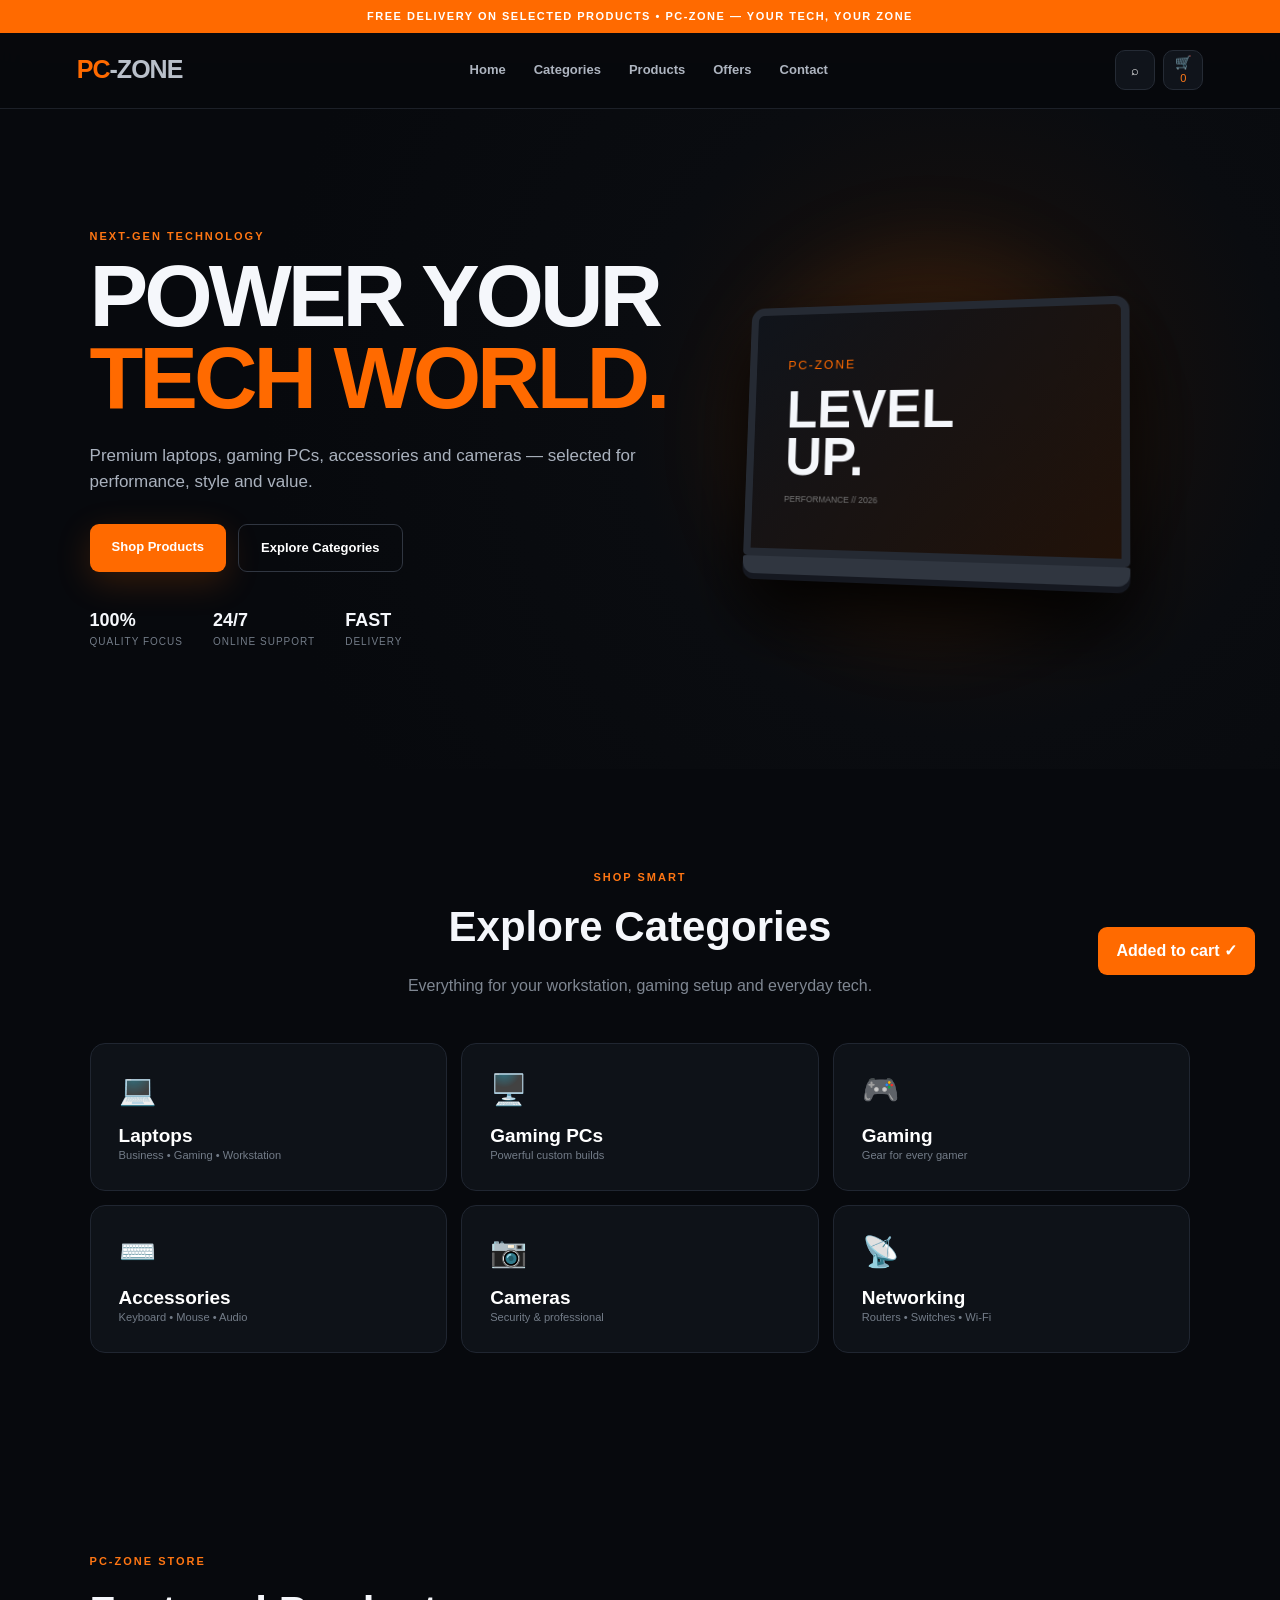
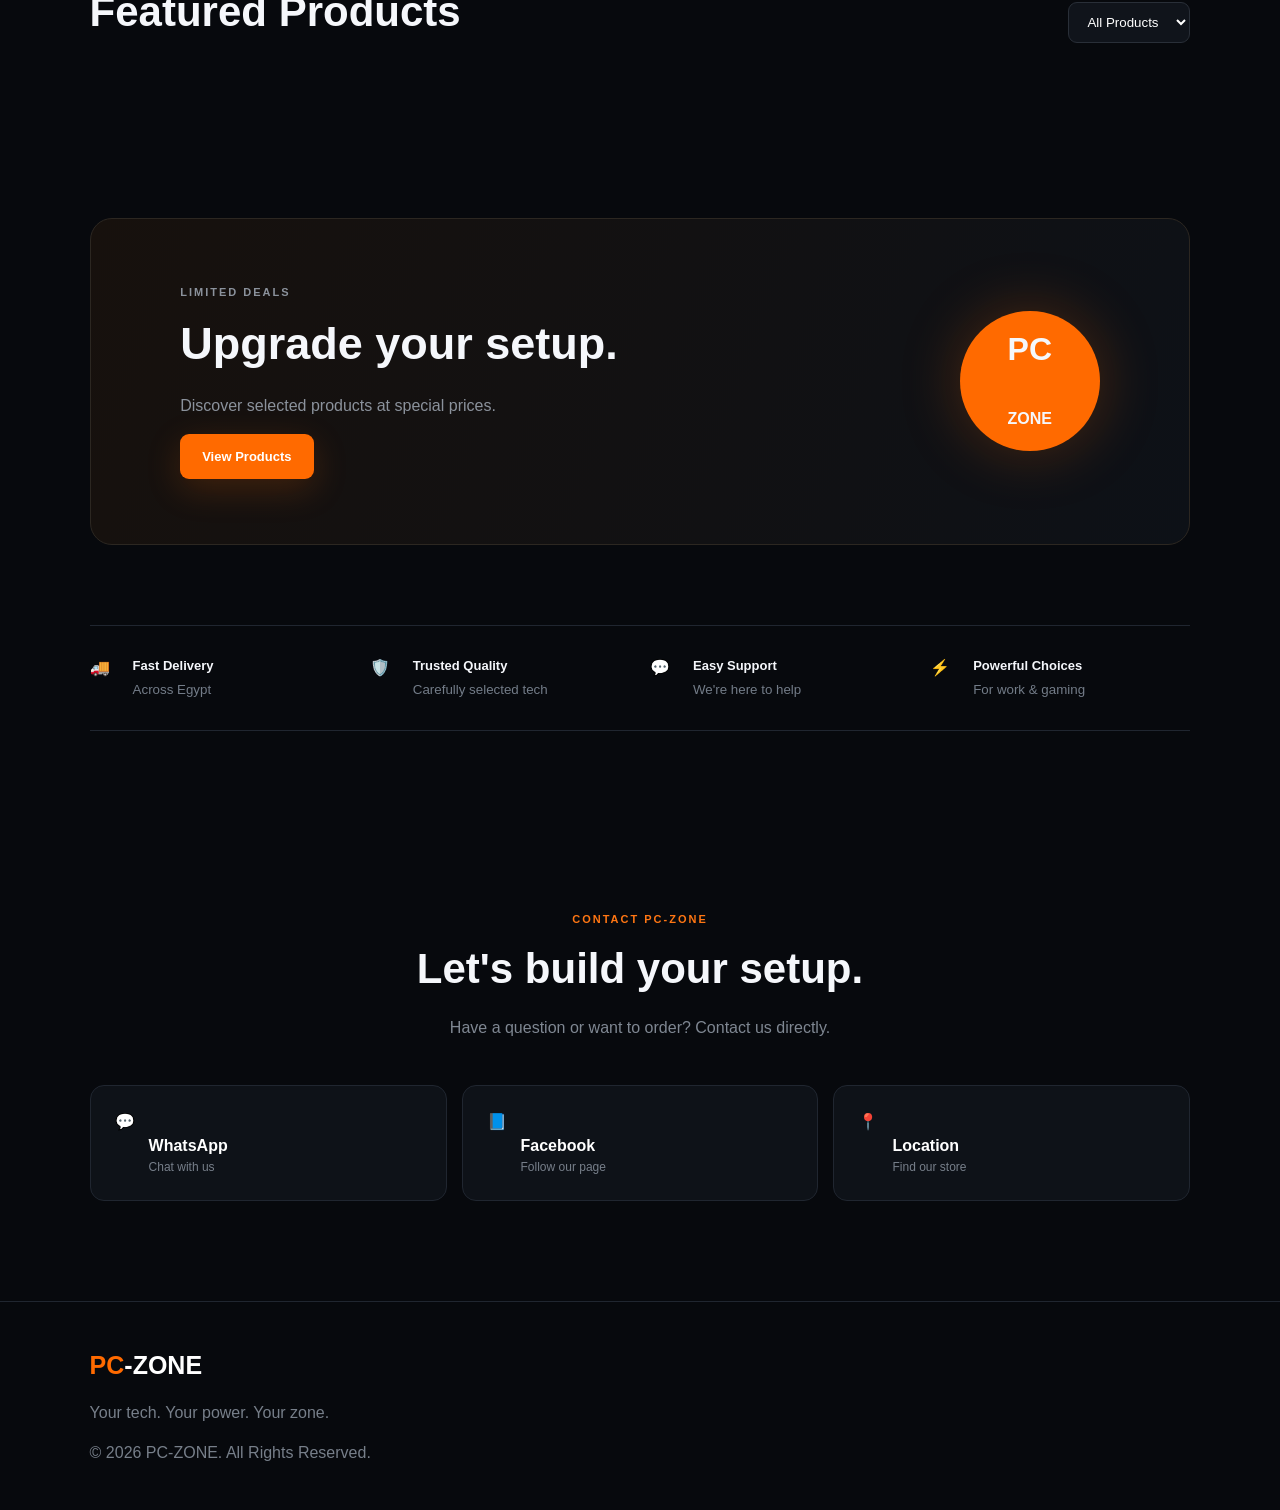
==== index.html @ 79c31dd7 "Add files via upload" ====
<!DOCTYPE html>
<html lang="en">
<head>
<meta charset="UTF-8">
<meta name="viewport" content="width=device-width, initial-scale=1.0">
<title>PC-ZONE | Premium Technology Store</title>
<meta name="description" content="PC-ZONE - Laptops, PCs, Gaming, Accessories and Cameras">
<link rel="stylesheet" href="style.css">
</head>
<body>
<div class="topbar">FREE DELIVERY ON SELECTED PRODUCTS • PC-ZONE — YOUR TECH, YOUR ZONE</div>

<header>
  <a class="logo" href="#home"><b>PC</b><span>-ZONE</span></a>
  <nav>
    <a href="#home">Home</a><a href="#categories">Categories</a><a href="#products">Products</a>
    <a href="#offers">Offers</a><a href="#contact">Contact</a>
  </nav>
  <div class="actions">
    <button id="searchBtn" aria-label="Search">⌕</button>
    <button id="cartBtn" aria-label="Cart">🛒 <i id="cartCount">0</i></button>
    <button class="menu" id="menuBtn">☰</button>
  </div>
</header>

<div class="search-panel" id="searchPanel">
  <input id="searchInput" type="search" placeholder="Search laptops, PCs, accessories...">
</div>

<main id="home">
<section class="hero">
  <div class="hero-copy">
    <p class="eyebrow">NEXT-GEN TECHNOLOGY</p>
    <h1>POWER YOUR<br><em>TECH WORLD.</em></h1>
    <p class="lead">Premium laptops, gaming PCs, accessories and cameras — selected for performance, style and value.</p>
    <div class="hero-buttons"><a class="btn primary" href="#products">Shop Products</a><a class="btn ghost" href="#categories">Explore Categories</a></div>
    <div class="stats"><div><strong>100%</strong><span>Quality Focus</span></div><div><strong>24/7</strong><span>Online Support</span></div><div><strong>FAST</strong><span>Delivery</span></div></div>
  </div>
  <div class="hero-art">
    <div class="orb"></div><div class="device"><div class="screen"><small>PC-ZONE</small><strong>LEVEL<br>UP.</strong><span>PERFORMANCE // 2026</span></div><div class="base"></div></div>
  </div>
</section>

<section class="section" id="categories">
  <div class="heading"><p class="eyebrow">SHOP SMART</p><h2>Explore Categories</h2><p>Everything for your workstation, gaming setup and everyday tech.</p></div>
  <div class="category-grid">
    <button class="category" data-cat="Laptops"><span>💻</span><b>Laptops</b><small>Business • Gaming • Workstation</small></button>
    <button class="category" data-cat="PCs"><span>🖥️</span><b>Gaming PCs</b><small>Powerful custom builds</small></button>
    <button class="category" data-cat="Gaming"><span>🎮</span><b>Gaming</b><small>Gear for every gamer</small></button>
    <button class="category" data-cat="Accessories"><span>⌨️</span><b>Accessories</b><small>Keyboard • Mouse • Audio</small></button>
    <button class="category" data-cat="Cameras"><span>📷</span><b>Cameras</b><small>Security & professional</small></button>
    <button class="category" data-cat="Networking"><span>📡</span><b>Networking</b><small>Routers • Switches • Wi-Fi</small></button>
  </div>
</section>

<section class="section products" id="products">
  <div class="heading row"><div><p class="eyebrow">PC-ZONE STORE</p><h2>Featured Products</h2></div><select id="filter"><option value="All">All Products</option><option>Laptops</option><option>PCs</option><option>Gaming</option><option>Accessories</option><option>Cameras</option><option>Networking</option></select></div>
  <div class="product-grid" id="productGrid"></div>
</section>

<section class="offer" id="offers"><div><p class="eyebrow">LIMITED DEALS</p><h2>Upgrade your setup.</h2><p>Discover selected products at special prices.</p><a class="btn primary" href="#products">View Products</a></div><div class="offer-badge">PC<br><span>ZONE</span></div></section>

<section class="trust">
  <div>🚚<b>Fast Delivery</b><small>Across Egypt</small></div>
  <div>🛡️<b>Trusted Quality</b><small>Carefully selected tech</small></div>
  <div>💬<b>Easy Support</b><small>We're here to help</small></div>
  <div>⚡<b>Powerful Choices</b><small>For work & gaming</small></div>
</section>

<section class="contact section" id="contact">
  <div class="heading"><p class="eyebrow">CONTACT PC-ZONE</p><h2>Let's build your setup.</h2><p>Have a question or want to order? Contact us directly.</p></div>
  <div class="contact-cards"><a href="https://wa.me/" target="_blank">💬 <b>WhatsApp</b><span>Chat with us</span></a><a href="#" >📘 <b>Facebook</b><span>Follow our page</span></a><a href="#" >📍 <b>Location</b><span>Find our store</span></a></div>
</section>
</main>

<footer><div class="footer-logo"><b>PC</b>-ZONE</div><p>Your tech. Your power. Your zone.</p><div>© 2026 PC-ZONE. All Rights Reserved.</div></footer>

<div class="drawer" id="drawer"><div class="drawer-box"><div class="drawer-head"><h2>Your Cart</h2><button id="closeCart">✕</button></div><div id="cartItems"></div><div class="cart-total"><span>Total</span><strong id="cartTotal">0 EGP</strong></div><button class="checkout" id="checkout">Order via WhatsApp</button></div></div>
<div class="toast" id="toast">Added to cart ✓</div>
<script src="script.js"></script>
</body>
</html>
---- style.css ----
*{box-sizing:border-box}html{scroll-behavior:smooth}body{margin:0;background:#07090d;color:#f5f7fb;font-family:Inter,Arial,sans-serif;line-height:1.5}.topbar{text-align:center;background:#ff6a00;color:#fff;font-size:11px;letter-spacing:1.5px;padding:8px;font-weight:800}header{height:76px;display:flex;align-items:center;justify-content:space-between;padding:0 6%;border-bottom:1px solid #1c2028;background:rgba(7,9,13,.88);position:sticky;top:0;z-index:20;backdrop-filter:blur(14px)}.logo{font-size:25px;font-weight:900;color:#fff;text-decoration:none;letter-spacing:-1px}.logo b,.footer-logo b{color:#ff6a00}.logo span{color:#b9c0ca}nav{display:flex;gap:28px}nav a{color:#aeb5c0;text-decoration:none;font-size:13px;font-weight:700}nav a:hover{color:#ff7a1a}.actions{display:flex;gap:8px}.actions button,.drawer-head button{border:1px solid #252b35;background:#10141b;color:#fff;border-radius:10px;width:40px;height:40px;cursor:pointer}.actions i{font-style:normal;color:#ff7a1a;font-size:11px}.menu{display:none}.search-panel{display:none;position:fixed;top:84px;right:6%;z-index:30;background:#10141b;padding:12px;border:1px solid #292f39;border-radius:12px}.search-panel.show{display:block}.search-panel input{width:320px;background:#080a0f;color:white;border:1px solid #333a45;padding:12px;border-radius:8px;outline:none}.hero{min-height:650px;padding:80px 7%;display:grid;grid-template-columns:1.05fr .95fr;align-items:center;overflow:hidden;background:radial-gradient(circle at 75% 45%,#1d120b 0,#0a0c10 32%,#07090d 68%)}.eyebrow{color:#ff7613;font-size:11px;font-weight:900;letter-spacing:2px;margin:0 0 10px}.hero h1{font-size:clamp(48px,7vw,88px);line-height:.93;margin:0 0 25px;letter-spacing:-4px}.hero h1 em{color:#ff6a00;font-style:normal}.lead{max-width:580px;color:#aab2be;font-size:17px}.hero-buttons{display:flex;gap:12px;margin:30px 0}.btn{display:inline-block;text-decoration:none;padding:13px 22px;border-radius:9px;font-weight:900;font-size:13px}.primary{background:#ff6a00;color:#fff;box-shadow:0 10px 35px #ff6a0030}.ghost{border:1px solid #303641;color:#fff}.stats{display:flex;gap:30px;margin-top:35px}.stats div{display:flex;flex-direction:column}.stats strong{font-size:18px}.stats span{font-size:10px;color:#737c88;text-transform:uppercase;letter-spacing:1px}.hero-art{height:500px;position:relative;display:grid;place-items:center}.orb{width:380px;height:380px;border-radius:50%;background:#ff6a001c;filter:blur(40px);position:absolute}.device{width:390px;transform:perspective(800px) rotateY(-12deg) rotateX(5deg);filter:drop-shadow(0 35px 35px #000)}.screen{height:260px;border:8px solid #252a33;border-radius:14px 14px 5px 5px;background:linear-gradient(135deg,#10141b,#211209);padding:35px;display:flex;flex-direction:column;justify-content:center}.screen small{color:#ff6a00;letter-spacing:2px}.screen strong{font-size:55px;line-height:.9;margin:12px 0}.screen span{font-size:9px;color:#777}.base{height:18px;background:#303640;border-radius:2px 2px 12px 12px;box-shadow:0 6px 0 #151820}.section{padding:100px 7%}.heading{text-align:center;margin-bottom:45px}.heading h2{font-size:42px;margin:0 0 8px}.heading p:last-child{color:#7f8792}.category-grid{display:grid;grid-template-columns:repeat(3,1fr);gap:14px}.category{background:#0e1218;border:1px solid #202631;border-radius:15px;padding:28px;text-align:left;color:white;cursor:pointer;transition:.25s}.category:hover{transform:translateY(-5px);border-color:#ff6a00}.category span{font-size:30px;display:block;margin-bottom:18px}.category b{display:block;font-size:19px}.category small{color:#737c88}.row{display:flex;justify-content:space-between;align-items:end;text-align:left}.row h2{margin-bottom:0}.row select{background:#10141b;color:#fff;border:1px solid #292f38;border-radius:9px;padding:11px 14px}.product-grid{display:grid;grid-template-columns:repeat(4,1fr);gap:15px}.product{background:#0d1117;border:1px solid #202630;border-radius:15px;overflow:hidden;transition:.25s}.product:hover{transform:translateY(-5px);border-color:#ff6a00}.product-img{height:210px;display:grid;place-items:center;background:radial-gradient(circle,#1b2028,#0b0e13)}.product-img div{font-size:74px}.product-body{padding:18px}.tag{font-size:9px;color:#ff791a;letter-spacing:1.5px;font-weight:900}.product h3{font-size:16px;margin:7px 0;color:#fff}.spec{color:#737c88;font-size:11px;min-height:34px}.price{display:flex;justify-content:space-between;align-items:center;margin-top:15px}.price strong{font-size:18px}.add{border:0;background:#ff6a00;color:white;padding:9px 11px;border-radius:8px;font-weight:900;cursor:pointer}.offer{margin:30px 7% 0;padding:65px 7%;border-radius:22px;background:linear-gradient(110deg,#17110d,#0d1117);border:1px solid #2c2721;display:flex;justify-content:space-between;align-items:center}.offer h2{font-size:45px;margin:0}.offer p{color:#8b929c}.offer-badge{width:140px;height:140px;border-radius:50%;display:grid;place-items:center;text-align:center;background:#ff6a00;font-size:32px;font-weight:900;line-height:.8;box-shadow:0 0 60px #ff6a0040}.offer-badge span{font-size:16px}.trust{margin:80px 7%;display:grid;grid-template-columns:repeat(4,1fr);border-block:1px solid #202630;padding:30px 0;gap:20px}.trust div{display:grid;grid-template-columns:35px 1fr;column-gap:8px}.trust div:first-letter{font-size:20px}.trust b{font-size:13px}.trust small{grid-column:2;color:#737c88}.contact-cards{display:grid;grid-template-columns:repeat(3,1fr);gap:15px}.contact-cards a{background:#0e1218;border:1px solid #202630;padding:24px;border-radius:14px;text-decoration:none;color:white}.contact-cards b,.contact-cards span{display:block;margin-left:34px}.contact-cards span{color:#777f8a;font-size:12px}footer{padding:45px 7%;border-top:1px solid #202630;color:#777f8a}.footer-logo{font-size:25px;font-weight:900;color:white}.drawer{position:fixed;inset:0;background:#0009;z-index:50;display:none}.drawer.show{display:block}.drawer-box{margin-left:auto;height:100%;width:min(430px,100%);background:#0b0f15;padding:25px;border-left:1px solid #282e38}.drawer-head{display:flex;justify-content:space-between;align-items:center}.drawer-head h2{margin:0}.cart-item{display:flex;justify-content:space-between;gap:15px;border-bottom:1px solid #222833;padding:15px 0}.cart-item small{color:#808995}.cart-total{display:flex;justify-content:space-between;padding:22px 0;font-size:18px}.checkout{width:100%;padding:14px;border:0;border-radius:9px;background:#ff6a00;color:#fff;font-weight:900;cursor:pointer}.empty{color:#777f8a;text-align:center;margin-top:60px}.toast{position:fixed;bottom:25px;right:25px;background:#ff6a00;color:white;padding:12px 18px;border-radius:9px;font-weight:800;transform:translateY(100px);transition:.3s;z-index:60}.toast.show{transform:translateY(0)}@media(max-width:850px){nav{display:none}.menu{display:block}.hero{grid-template-columns:1fr;padding-top:55px}.hero-art{height:330px}.device{width:300px}.screen{height:200px}.category-grid{grid-template-columns:repeat(2,1fr)}.product-grid{grid-template-columns:repeat(2,1fr)}.trust{grid-template-columns:repeat(2,1fr)}.contact-cards{grid-template-columns:1fr}.offer{margin-inline:4%;}.hero h1{font-size:55px}}@media(max-width:520px){.hero{padding-inline:5%}.section{padding:70px 5%}.category-grid,.product-grid{grid-template-columns:1fr}.heading h2{font-size:32px}.row{align-items:start;gap:15px;flex-direction:column}.stats{gap:15px}.hero-buttons{flex-direction:column}.offer{padding:45px 8%;flex-direction:column;align-items:flex-start;gap:30px}.offer h2{font-size:35px}.offer-badge{width:100px;height:100px;font-size:24px}.trust{margin-inline:5%}.search-panel{left:5%;right:5%}.search-panel input{width:100%}}
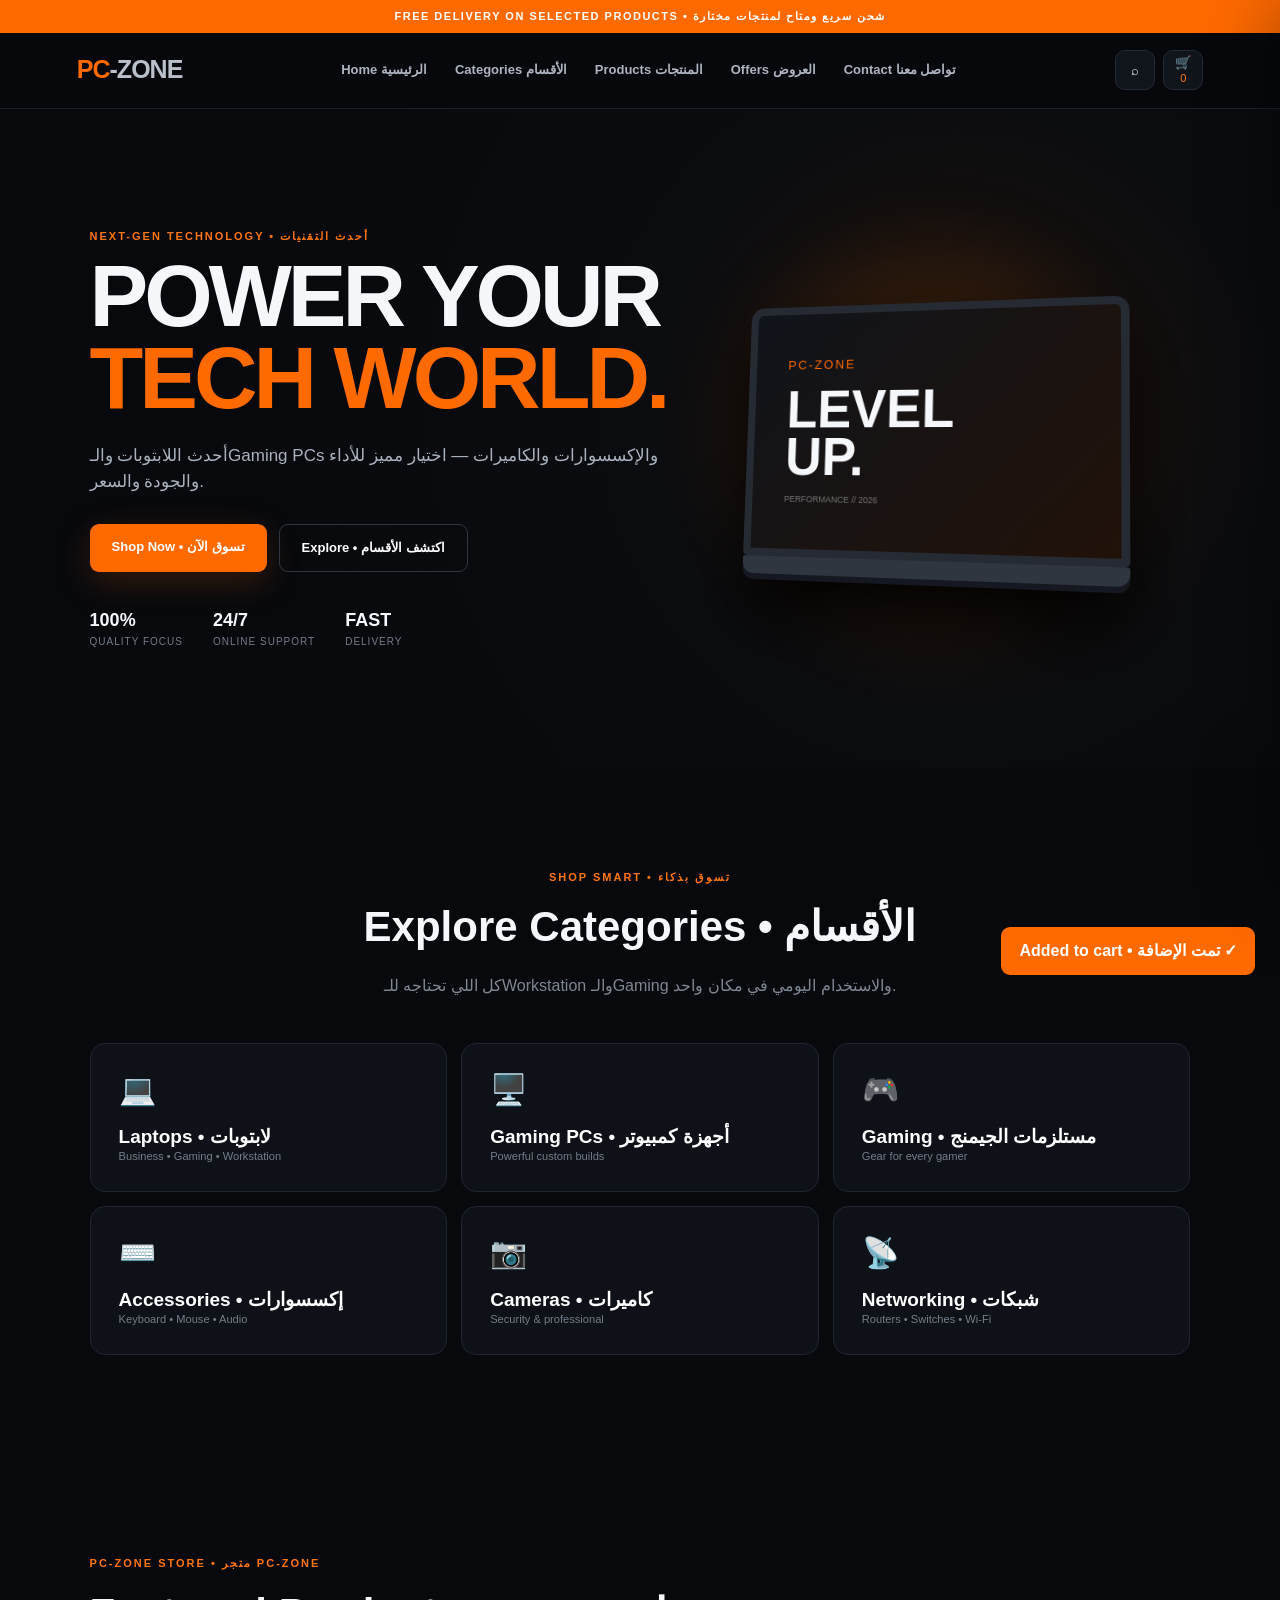
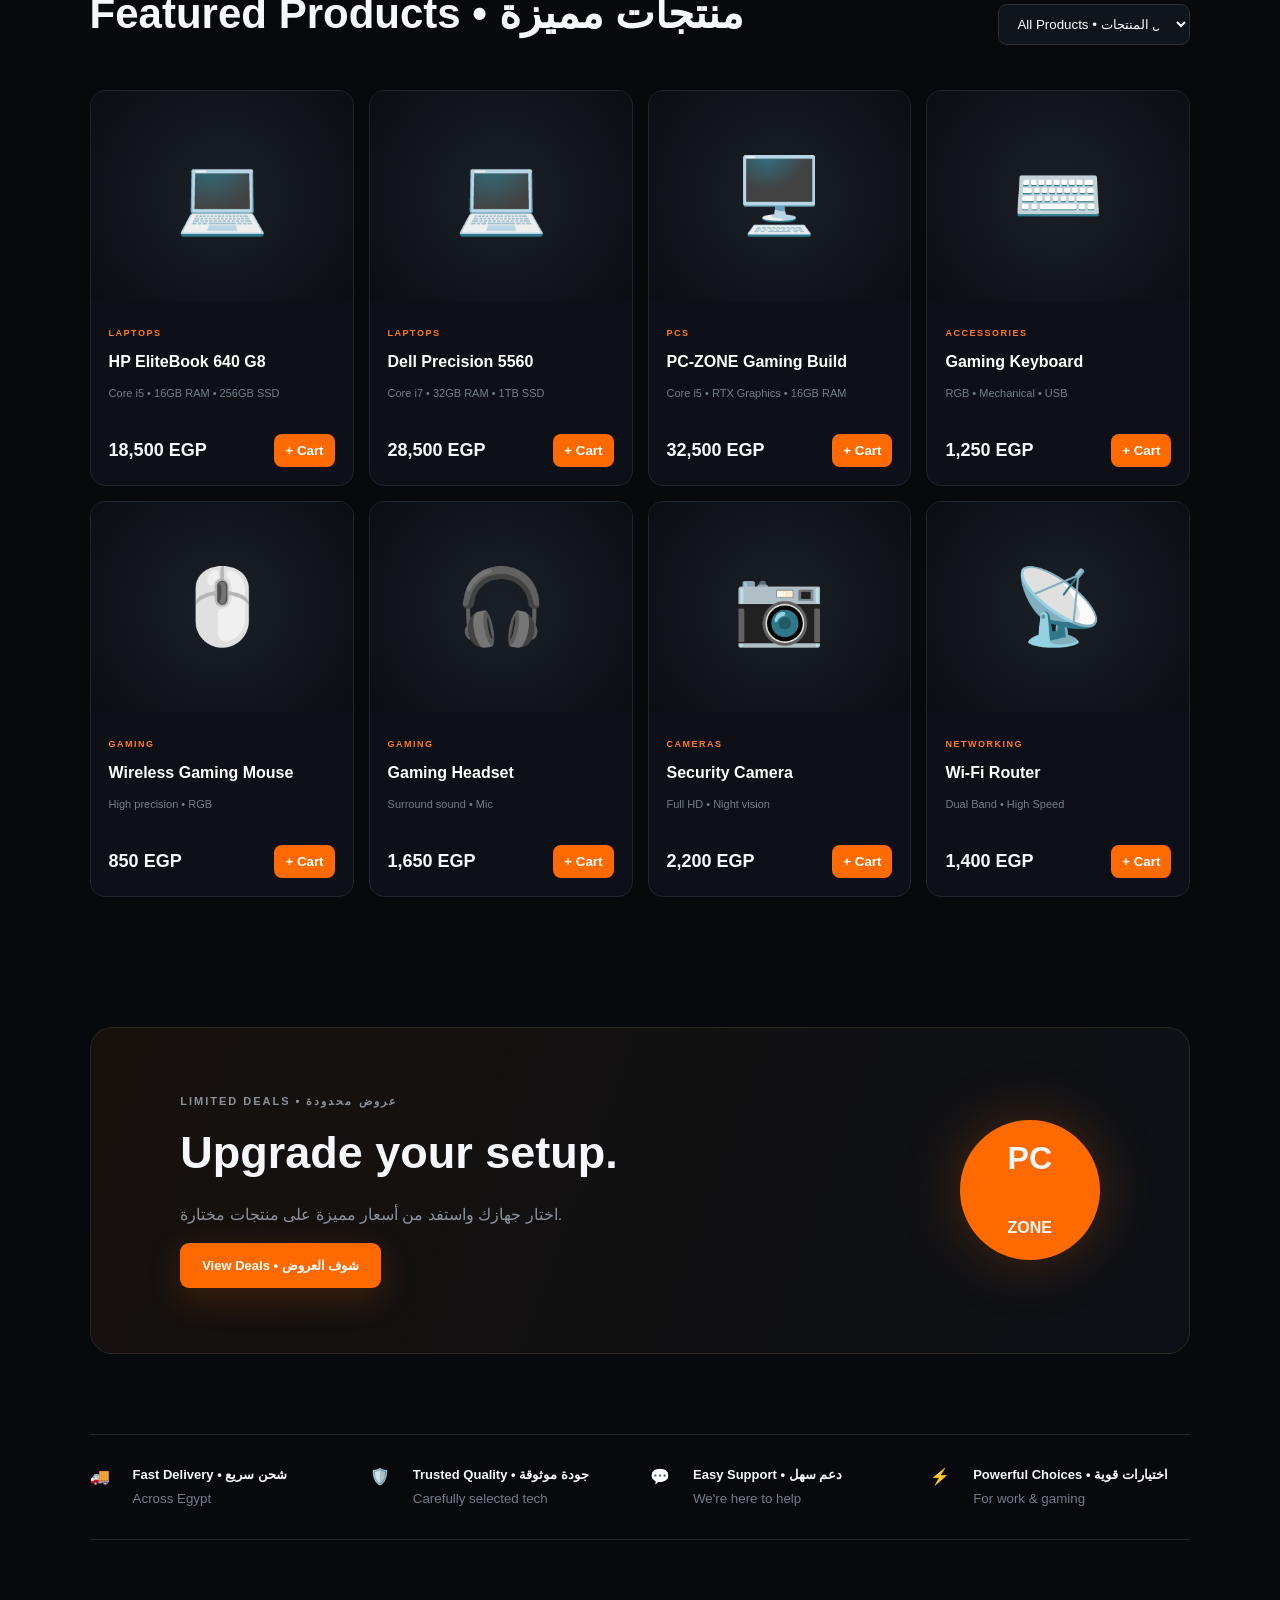
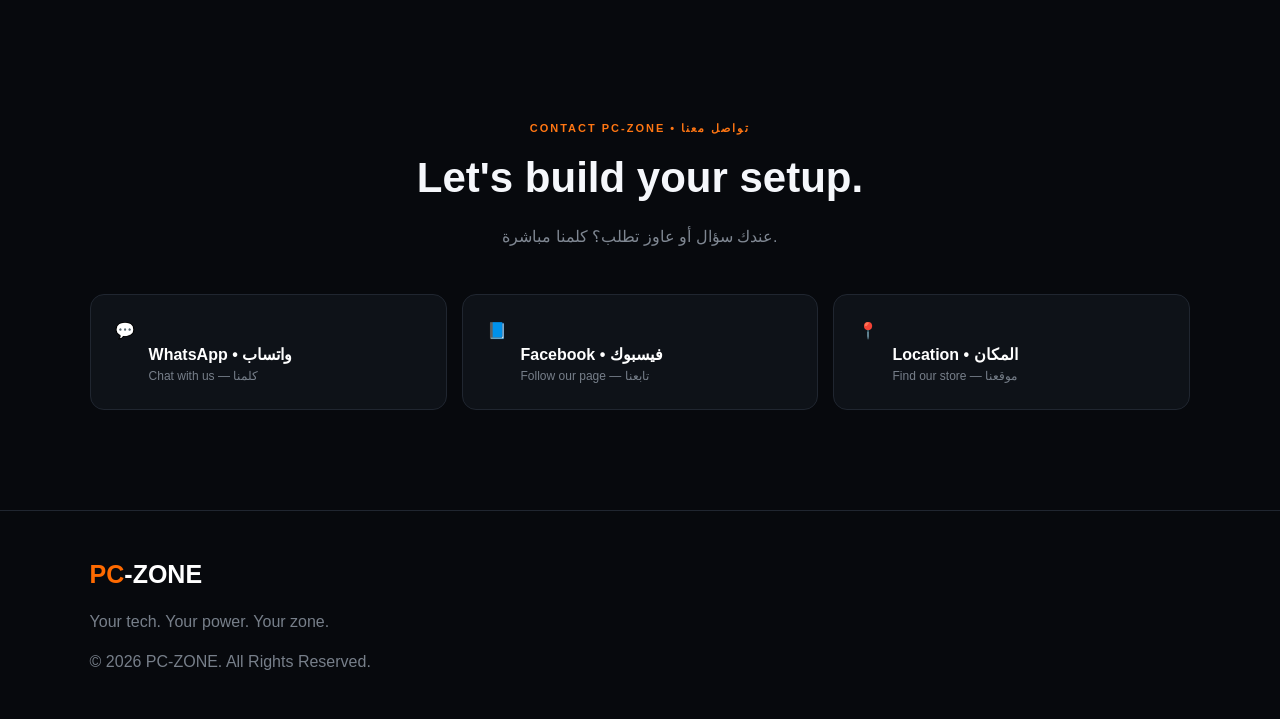
==== commit 7defc6d1: "Add files via upload" ====
--- a/index.html
+++ b/index.html
@@ -1,5 +1,5 @@
 <!DOCTYPE html>
-<html lang="en">
+<html lang="en" dir="ltr">
 <head>
 <meta charset="UTF-8">
 <meta name="viewport" content="width=device-width, initial-scale=1.0">
@@ -8,32 +8,57 @@
 <link rel="stylesheet" href="style.css">
 </head>
 <body>
-<div class="topbar">FREE DELIVERY ON SELECTED PRODUCTS • PC-ZONE — YOUR TECH, YOUR ZONE</div>
+<div class="topbar">FREE DELIVERY ON SELECTED PRODUCTS • شحن سريع ومتاح لمنتجات مختارة</div>
 
 <header>
   <a class="logo" href="#home"><b>PC</b><span>-ZONE</span></a>
   <nav>
-    <a href="#home">Home</a><a href="#categories">Categories</a><a href="#products">Products</a>
-    <a href="#offers">Offers</a><a href="#contact">Contact</a>
+    <a href="#home">Home <span>الرئيسية</span></a>
+    <a href="#categories">Categories <span>الأقسام</span></a>
+    <a href="#products">Products <span>المنتجات</span></a>
+    <a href="#offers">Offers <span>العروض</span></a>
+    <a href="#contact">Contact <span>تواصل معنا</span></a>
   </nav>
   <div class="actions">
     <button id="searchBtn" aria-label="Search">⌕</button>
     <button id="cartBtn" aria-label="Cart">🛒 <i id="cartCount">0</i></button>
-    <button class="menu" id="menuBtn">☰</button>
+    <button class="menu" id="menuBtn" aria-label="Open menu">☰</button>
   </div>
 </header>
 
 <div class="search-panel" id="searchPanel">
-  <input id="searchInput" type="search" placeholder="Search laptops, PCs, accessories...">
+  <input id="searchInput" type="search" placeholder="Search products... ابحث عن منتج">
 </div>
+
+<div class="menu-overlay" id="menuOverlay"></div>
+<aside class="side-menu" id="sideMenu">
+  <div class="side-head">
+    <a class="logo" href="#home"><b>PC</b><span>-ZONE</span></a>
+    <button id="closeMenu" aria-label="Close menu">✕</button>
+  </div>
+  <div class="side-links">
+    <a href="#home">🏠 <span>Home — الرئيسية</span></a>
+    <a href="#categories">▦ <span>Categories — الأقسام</span></a>
+    <a href="#products">🛍️ <span>Products — المنتجات</span></a>
+    <a href="#offers">🔥 <span>Offers — العروض</span></a>
+    <a href="#contact">📞 <span>Contact — تواصل معنا</span></a>
+  </div>
+  <div class="theme-box">
+    <p>APPEARANCE — المظهر</p>
+    <div class="theme-buttons">
+      <button id="darkMode">🌙 Dark</button>
+      <button id="lightMode">☀️ Light</button>
+    </div>
+  </div>
+</aside>
 
 <main id="home">
 <section class="hero">
   <div class="hero-copy">
-    <p class="eyebrow">NEXT-GEN TECHNOLOGY</p>
+    <p class="eyebrow">NEXT-GEN TECHNOLOGY • أحدث التقنيات</p>
     <h1>POWER YOUR<br><em>TECH WORLD.</em></h1>
-    <p class="lead">Premium laptops, gaming PCs, accessories and cameras — selected for performance, style and value.</p>
-    <div class="hero-buttons"><a class="btn primary" href="#products">Shop Products</a><a class="btn ghost" href="#categories">Explore Categories</a></div>
+    <p class="lead">أحدث اللابتوبات والـGaming PCs والإكسسوارات والكاميرات — اختيار مميز للأداء والجودة والسعر.</p>
+    <div class="hero-buttons"><a class="btn primary" href="#products">Shop Now • تسوق الآن</a><a class="btn ghost" href="#categories">Explore • اكتشف الأقسام</a></div>
     <div class="stats"><div><strong>100%</strong><span>Quality Focus</span></div><div><strong>24/7</strong><span>Online Support</span></div><div><strong>FAST</strong><span>Delivery</span></div></div>
   </div>
   <div class="hero-art">
@@ -42,41 +67,41 @@
 </section>
 
 <section class="section" id="categories">
-  <div class="heading"><p class="eyebrow">SHOP SMART</p><h2>Explore Categories</h2><p>Everything for your workstation, gaming setup and everyday tech.</p></div>
+  <div class="heading"><p class="eyebrow">SHOP SMART • تسوق بذكاء</p><h2>Explore Categories • الأقسام</h2><p>كل اللي تحتاجه للـWorkstation والـGaming والاستخدام اليومي في مكان واحد.</p></div>
   <div class="category-grid">
-    <button class="category" data-cat="Laptops"><span>💻</span><b>Laptops</b><small>Business • Gaming • Workstation</small></button>
-    <button class="category" data-cat="PCs"><span>🖥️</span><b>Gaming PCs</b><small>Powerful custom builds</small></button>
-    <button class="category" data-cat="Gaming"><span>🎮</span><b>Gaming</b><small>Gear for every gamer</small></button>
-    <button class="category" data-cat="Accessories"><span>⌨️</span><b>Accessories</b><small>Keyboard • Mouse • Audio</small></button>
-    <button class="category" data-cat="Cameras"><span>📷</span><b>Cameras</b><small>Security & professional</small></button>
-    <button class="category" data-cat="Networking"><span>📡</span><b>Networking</b><small>Routers • Switches • Wi-Fi</small></button>
+    <button class="category" data-cat="Laptops"><span>💻</span><b>Laptops • لابتوبات</b><small>Business • Gaming • Workstation</small></button>
+    <button class="category" data-cat="PCs"><span>🖥️</span><b>Gaming PCs • أجهزة كمبيوتر</b><small>Powerful custom builds</small></button>
+    <button class="category" data-cat="Gaming"><span>🎮</span><b>Gaming • مستلزمات الجيمنج</b><small>Gear for every gamer</small></button>
+    <button class="category" data-cat="Accessories"><span>⌨️</span><b>Accessories • إكسسوارات</b><small>Keyboard • Mouse • Audio</small></button>
+    <button class="category" data-cat="Cameras"><span>📷</span><b>Cameras • كاميرات</b><small>Security & professional</small></button>
+    <button class="category" data-cat="Networking"><span>📡</span><b>Networking • شبكات</b><small>Routers • Switches • Wi-Fi</small></button>
   </div>
 </section>
 
 <section class="section products" id="products">
-  <div class="heading row"><div><p class="eyebrow">PC-ZONE STORE</p><h2>Featured Products</h2></div><select id="filter"><option value="All">All Products</option><option>Laptops</option><option>PCs</option><option>Gaming</option><option>Accessories</option><option>Cameras</option><option>Networking</option></select></div>
+  <div class="heading row"><div><p class="eyebrow">PC-ZONE STORE • متجر PC-ZONE</p><h2>Featured Products • منتجات مميزة</h2></div><select id="filter"><option value="All">All Products • كل المنتجات</option><option>Laptops</option><option>PCs</option><option>Gaming</option><option>Accessories</option><option>Cameras</option><option>Networking</option></select></div>
   <div class="product-grid" id="productGrid"></div>
 </section>
 
-<section class="offer" id="offers"><div><p class="eyebrow">LIMITED DEALS</p><h2>Upgrade your setup.</h2><p>Discover selected products at special prices.</p><a class="btn primary" href="#products">View Products</a></div><div class="offer-badge">PC<br><span>ZONE</span></div></section>
+<section class="offer" id="offers"><div><p class="eyebrow">LIMITED DEALS • عروض محدودة</p><h2>Upgrade your setup.</h2><p>اختار جهازك واستفد من أسعار مميزة على منتجات مختارة.</p><a class="btn primary" href="#products">View Deals • شوف العروض</a></div><div class="offer-badge">PC<br><span>ZONE</span></div></section>
 
 <section class="trust">
-  <div>🚚<b>Fast Delivery</b><small>Across Egypt</small></div>
-  <div>🛡️<b>Trusted Quality</b><small>Carefully selected tech</small></div>
-  <div>💬<b>Easy Support</b><small>We're here to help</small></div>
-  <div>⚡<b>Powerful Choices</b><small>For work & gaming</small></div>
+  <div>🚚<b>Fast Delivery • شحن سريع</b><small>Across Egypt</small></div>
+  <div>🛡️<b>Trusted Quality • جودة موثوقة</b><small>Carefully selected tech</small></div>
+  <div>💬<b>Easy Support • دعم سهل</b><small>We're here to help</small></div>
+  <div>⚡<b>Powerful Choices • اختيارات قوية</b><small>For work & gaming</small></div>
 </section>
 
 <section class="contact section" id="contact">
-  <div class="heading"><p class="eyebrow">CONTACT PC-ZONE</p><h2>Let's build your setup.</h2><p>Have a question or want to order? Contact us directly.</p></div>
-  <div class="contact-cards"><a href="https://wa.me/" target="_blank">💬 <b>WhatsApp</b><span>Chat with us</span></a><a href="#" >📘 <b>Facebook</b><span>Follow our page</span></a><a href="#" >📍 <b>Location</b><span>Find our store</span></a></div>
+  <div class="heading"><p class="eyebrow">CONTACT PC-ZONE • تواصل معنا</p><h2>Let's build your setup.</h2><p>عندك سؤال أو عاوز تطلب؟ كلمنا مباشرة.</p></div>
+  <div class="contact-cards"><a href="https://wa.me/" target="_blank">💬 <b>WhatsApp • واتساب</b><span>Chat with us — كلمنا</span></a><a href="#" >📘 <b>Facebook • فيسبوك</b><span>Follow our page — تابعنا</span></a><a href="#" >📍 <b>Location • المكان</b><span>Find our store — موقعنا</span></a></div>
 </section>
 </main>
 
 <footer><div class="footer-logo"><b>PC</b>-ZONE</div><p>Your tech. Your power. Your zone.</p><div>© 2026 PC-ZONE. All Rights Reserved.</div></footer>
 
-<div class="drawer" id="drawer"><div class="drawer-box"><div class="drawer-head"><h2>Your Cart</h2><button id="closeCart">✕</button></div><div id="cartItems"></div><div class="cart-total"><span>Total</span><strong id="cartTotal">0 EGP</strong></div><button class="checkout" id="checkout">Order via WhatsApp</button></div></div>
-<div class="toast" id="toast">Added to cart ✓</div>
+<div class="drawer" id="drawer"><div class="drawer-box"><div class="drawer-head"><h2>Your Cart • سلة المشتريات</h2><button id="closeCart">✕</button></div><div id="cartItems"></div><div class="cart-total"><span>Total • الإجمالي</span><strong id="cartTotal">0 EGP</strong></div><button class="checkout" id="checkout">Order via WhatsApp • اطلب عبر واتساب</button></div></div>
+<div class="toast" id="toast">Added to cart • تمت الإضافة ✓</div>
 <script src="script.js"></script>
 </body>
 </html>
--- a/style.css
+++ b/style.css
@@ -1 +1,20 @@
 *{box-sizing:border-box}html{scroll-behavior:smooth}body{margin:0;background:#07090d;color:#f5f7fb;font-family:Inter,Arial,sans-serif;line-height:1.5}.topbar{text-align:center;background:#ff6a00;color:#fff;font-size:11px;letter-spacing:1.5px;padding:8px;font-weight:800}header{height:76px;display:flex;align-items:center;justify-content:space-between;padding:0 6%;border-bottom:1px solid #1c2028;background:rgba(7,9,13,.88);position:sticky;top:0;z-index:20;backdrop-filter:blur(14px)}.logo{font-size:25px;font-weight:900;color:#fff;text-decoration:none;letter-spacing:-1px}.logo b,.footer-logo b{color:#ff6a00}.logo span{color:#b9c0ca}nav{display:flex;gap:28px}nav a{color:#aeb5c0;text-decoration:none;font-size:13px;font-weight:700}nav a:hover{color:#ff7a1a}.actions{display:flex;gap:8px}.actions button,.drawer-head button{border:1px solid #252b35;background:#10141b;color:#fff;border-radius:10px;width:40px;height:40px;cursor:pointer}.actions i{font-style:normal;color:#ff7a1a;font-size:11px}.menu{display:none}.search-panel{display:none;position:fixed;top:84px;right:6%;z-index:30;background:#10141b;padding:12px;border:1px solid #292f39;border-radius:12px}.search-panel.show{display:block}.search-panel input{width:320px;background:#080a0f;color:white;border:1px solid #333a45;padding:12px;border-radius:8px;outline:none}.hero{min-height:650px;padding:80px 7%;display:grid;grid-template-columns:1.05fr .95fr;align-items:center;overflow:hidden;background:radial-gradient(circle at 75% 45%,#1d120b 0,#0a0c10 32%,#07090d 68%)}.eyebrow{color:#ff7613;font-size:11px;font-weight:900;letter-spacing:2px;margin:0 0 10px}.hero h1{font-size:clamp(48px,7vw,88px);line-height:.93;margin:0 0 25px;letter-spacing:-4px}.hero h1 em{color:#ff6a00;font-style:normal}.lead{max-width:580px;color:#aab2be;font-size:17px}.hero-buttons{display:flex;gap:12px;margin:30px 0}.btn{display:inline-block;text-decoration:none;padding:13px 22px;border-radius:9px;font-weight:900;font-size:13px}.primary{background:#ff6a00;color:#fff;box-shadow:0 10px 35px #ff6a0030}.ghost{border:1px solid #303641;color:#fff}.stats{display:flex;gap:30px;margin-top:35px}.stats div{display:flex;flex-direction:column}.stats strong{font-size:18px}.stats span{font-size:10px;color:#737c88;text-transform:uppercase;letter-spacing:1px}.hero-art{height:500px;position:relative;display:grid;place-items:center}.orb{width:380px;height:380px;border-radius:50%;background:#ff6a001c;filter:blur(40px);position:absolute}.device{width:390px;transform:perspective(800px) rotateY(-12deg) rotateX(5deg);filter:drop-shadow(0 35px 35px #000)}.screen{height:260px;border:8px solid #252a33;border-radius:14px 14px 5px 5px;background:linear-gradient(135deg,#10141b,#211209);padding:35px;display:flex;flex-direction:column;justify-content:center}.screen small{color:#ff6a00;letter-spacing:2px}.screen strong{font-size:55px;line-height:.9;margin:12px 0}.screen span{font-size:9px;color:#777}.base{height:18px;background:#303640;border-radius:2px 2px 12px 12px;box-shadow:0 6px 0 #151820}.section{padding:100px 7%}.heading{text-align:center;margin-bottom:45px}.heading h2{font-size:42px;margin:0 0 8px}.heading p:last-child{color:#7f8792}.category-grid{display:grid;grid-template-columns:repeat(3,1fr);gap:14px}.category{background:#0e1218;border:1px solid #202631;border-radius:15px;padding:28px;text-align:left;color:white;cursor:pointer;transition:.25s}.category:hover{transform:translateY(-5px);border-color:#ff6a00}.category span{font-size:30px;display:block;margin-bottom:18px}.category b{display:block;font-size:19px}.category small{color:#737c88}.row{display:flex;justify-content:space-between;align-items:end;text-align:left}.row h2{margin-bottom:0}.row select{background:#10141b;color:#fff;border:1px solid #292f38;border-radius:9px;padding:11px 14px}.product-grid{display:grid;grid-template-columns:repeat(4,1fr);gap:15px}.product{background:#0d1117;border:1px solid #202630;border-radius:15px;overflow:hidden;transition:.25s}.product:hover{transform:translateY(-5px);border-color:#ff6a00}.product-img{height:210px;display:grid;place-items:center;background:radial-gradient(circle,#1b2028,#0b0e13)}.product-img div{font-size:74px}.product-body{padding:18px}.tag{font-size:9px;color:#ff791a;letter-spacing:1.5px;font-weight:900}.product h3{font-size:16px;margin:7px 0;color:#fff}.spec{color:#737c88;font-size:11px;min-height:34px}.price{display:flex;justify-content:space-between;align-items:center;margin-top:15px}.price strong{font-size:18px}.add{border:0;background:#ff6a00;color:white;padding:9px 11px;border-radius:8px;font-weight:900;cursor:pointer}.offer{margin:30px 7% 0;padding:65px 7%;border-radius:22px;background:linear-gradient(110deg,#17110d,#0d1117);border:1px solid #2c2721;display:flex;justify-content:space-between;align-items:center}.offer h2{font-size:45px;margin:0}.offer p{color:#8b929c}.offer-badge{width:140px;height:140px;border-radius:50%;display:grid;place-items:center;text-align:center;background:#ff6a00;font-size:32px;font-weight:900;line-height:.8;box-shadow:0 0 60px #ff6a0040}.offer-badge span{font-size:16px}.trust{margin:80px 7%;display:grid;grid-template-columns:repeat(4,1fr);border-block:1px solid #202630;padding:30px 0;gap:20px}.trust div{display:grid;grid-template-columns:35px 1fr;column-gap:8px}.trust div:first-letter{font-size:20px}.trust b{font-size:13px}.trust small{grid-column:2;color:#737c88}.contact-cards{display:grid;grid-template-columns:repeat(3,1fr);gap:15px}.contact-cards a{background:#0e1218;border:1px solid #202630;padding:24px;border-radius:14px;text-decoration:none;color:white}.contact-cards b,.contact-cards span{display:block;margin-left:34px}.contact-cards span{color:#777f8a;font-size:12px}footer{padding:45px 7%;border-top:1px solid #202630;color:#777f8a}.footer-logo{font-size:25px;font-weight:900;color:white}.drawer{position:fixed;inset:0;background:#0009;z-index:50;display:none}.drawer.show{display:block}.drawer-box{margin-left:auto;height:100%;width:min(430px,100%);background:#0b0f15;padding:25px;border-left:1px solid #282e38}.drawer-head{display:flex;justify-content:space-between;align-items:center}.drawer-head h2{margin:0}.cart-item{display:flex;justify-content:space-between;gap:15px;border-bottom:1px solid #222833;padding:15px 0}.cart-item small{color:#808995}.cart-total{display:flex;justify-content:space-between;padding:22px 0;font-size:18px}.checkout{width:100%;padding:14px;border:0;border-radius:9px;background:#ff6a00;color:#fff;font-weight:900;cursor:pointer}.empty{color:#777f8a;text-align:center;margin-top:60px}.toast{position:fixed;bottom:25px;right:25px;background:#ff6a00;color:white;padding:12px 18px;border-radius:9px;font-weight:800;transform:translateY(100px);transition:.3s;z-index:60}.toast.show{transform:translateY(0)}@media(max-width:850px){nav{display:none}.menu{display:block}.hero{grid-template-columns:1fr;padding-top:55px}.hero-art{height:330px}.device{width:300px}.screen{height:200px}.category-grid{grid-template-columns:repeat(2,1fr)}.product-grid{grid-template-columns:repeat(2,1fr)}.trust{grid-template-columns:repeat(2,1fr)}.contact-cards{grid-template-columns:1fr}.offer{margin-inline:4%;}.hero h1{font-size:55px}}@media(max-width:520px){.hero{padding-inline:5%}.section{padding:70px 5%}.category-grid,.product-grid{grid-template-columns:1fr}.heading h2{font-size:32px}.row{align-items:start;gap:15px;flex-direction:column}.stats{gap:15px}.hero-buttons{flex-direction:column}.offer{padding:45px 8%;flex-direction:column;align-items:flex-start;gap:30px}.offer h2{font-size:35px}.offer-badge{width:100px;height:100px;font-size:24px}.trust{margin-inline:5%}.search-panel{left:5%;right:5%}.search-panel input{width:100%}}
+
+/* PC-ZONE V2 bilingual navigation + right side menu */
+.desktop-nav a{display:flex;gap:5px;align-items:center}
+.desktop-nav a span{font-size:9px;color:var(--muted);font-weight:500}
+.menu-overlay{position:fixed;inset:0;background:#0009;z-index:70;opacity:0;visibility:hidden;transition:.3s}
+.menu-overlay.show{opacity:1;visibility:visible}
+.side-menu{position:fixed;top:0;right:0;width:min(360px,88vw);height:100vh;background:var(--card);border-left:1px solid var(--line);z-index:80;transform:translateX(105%);transition:.35s ease;display:flex;flex-direction:column;padding:24px;box-shadow:-25px 0 70px #0005}
+.side-menu.show{transform:translateX(0)}
+.side-head{display:flex;align-items:center;justify-content:space-between;padding-bottom:24px;border-bottom:1px solid var(--line)}
+.side-head button{border:1px solid var(--line);background:var(--bg);color:var(--text);border-radius:10px;width:40px;height:40px;cursor:pointer}
+.side-links{display:flex;flex-direction:column;padding:18px 0}
+.side-links a{display:flex;align-items:center;gap:14px;color:var(--text);text-decoration:none;font-weight:800;padding:15px 12px;border-radius:10px}
+.side-links a:hover{background:var(--bg);color:var(--orange)}
+.theme-box{border-top:1px solid var(--line);padding-top:20px}
+.theme-box p{font-size:10px;letter-spacing:1.5px;color:var(--muted);font-weight:900}
+.theme-buttons{display:grid;grid-template-columns:1fr 1fr;gap:10px}
+.theme-buttons button{padding:12px;border:1px solid var(--line);border-radius:9px;background:var(--bg);color:var(--text);font-weight:800;cursor:pointer}
+.theme-buttons button:hover{border-color:var(--orange)}
+@media(max-width:850px){#menuBtn{display:block}.desktop-nav{display:none}}
